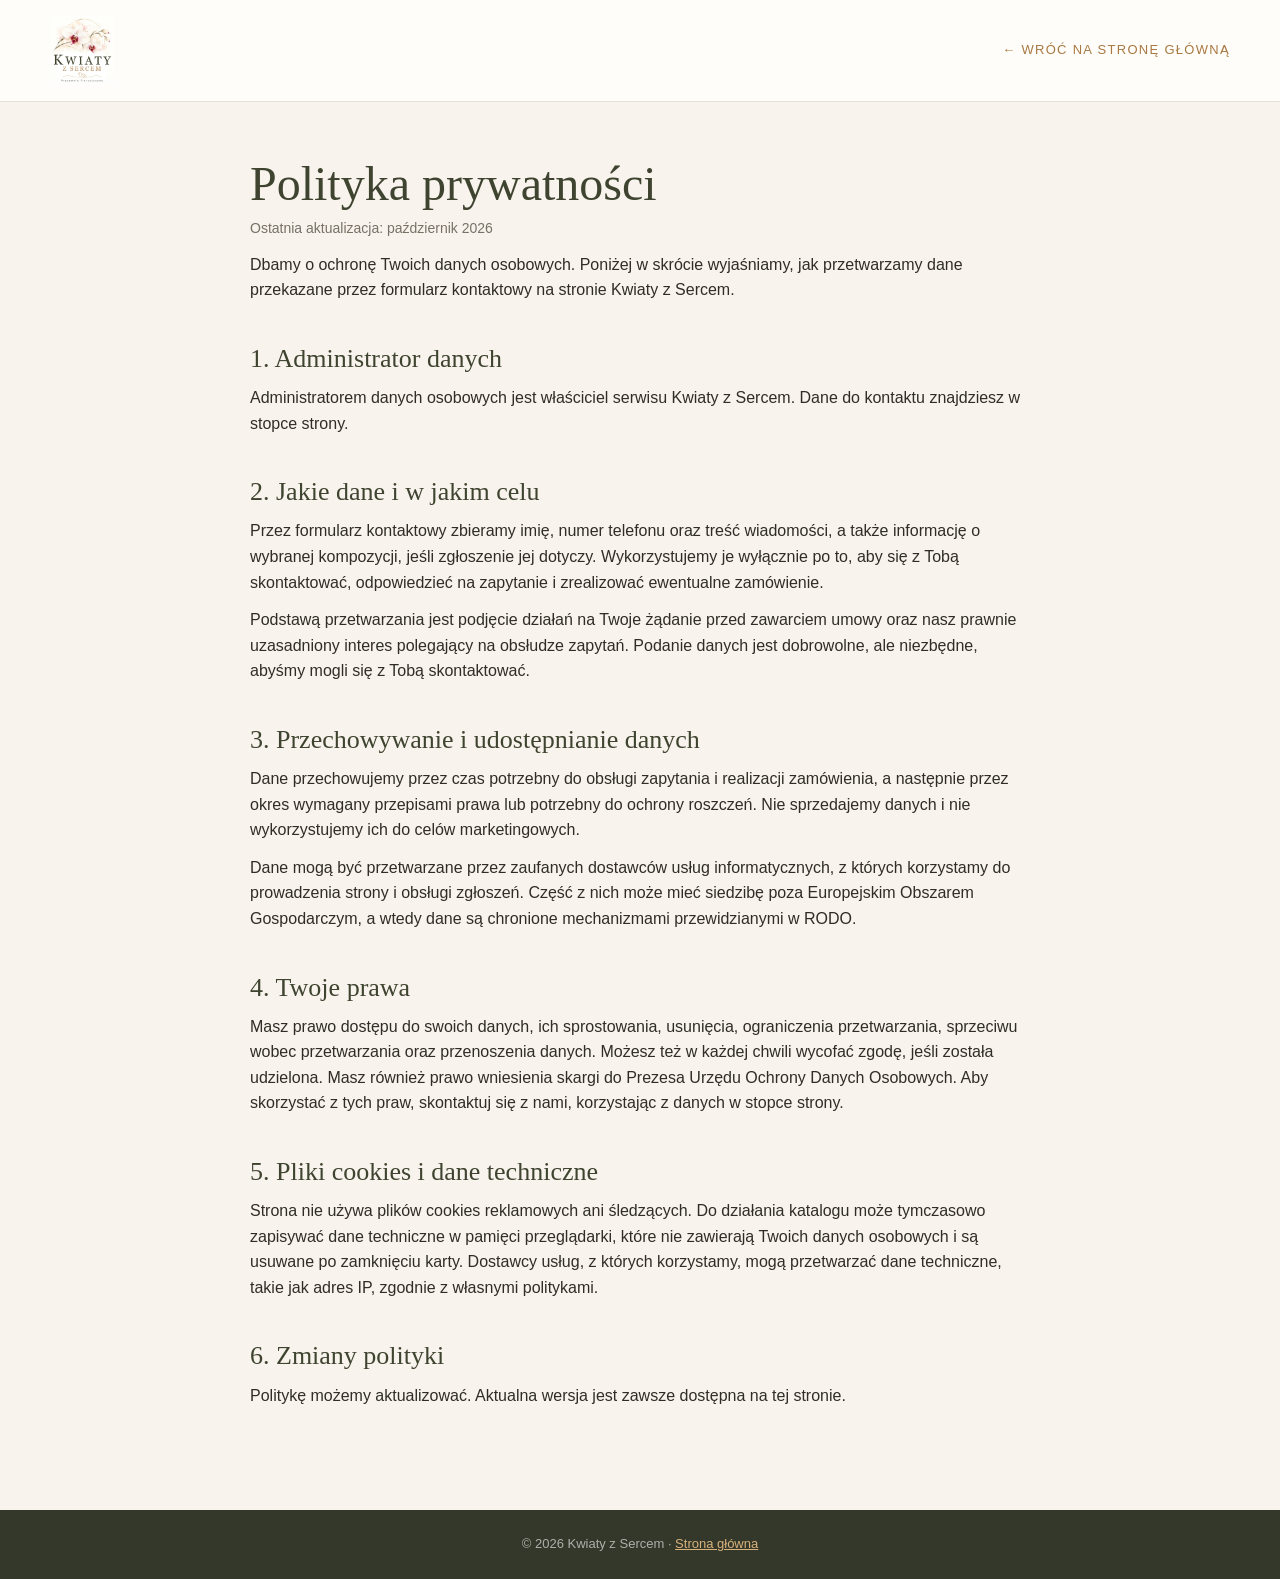
==== polityka-prywatnosci.html @ 701b732d "Polityka prywatności, uproszczony README - nowa strona polityka-prywatnosci.html (ogólna, 6 sekcji) " ====
<!DOCTYPE html>
<html lang="pl">
<head>
  <meta charset="UTF-8">
  <meta name="viewport" content="width=device-width, initial-scale=1.0">
  <title>Polityka prywatności | Kwiaty z Sercem</title>
  <meta name="description" content="Polityka prywatności serwisu Kwiaty z Sercem: jak przetwarzamy dane z formularza kontaktowego.">
  <meta name="theme-color" content="#f8f3ec">

  <link rel="icon" href="assets/icons/favicon.svg" type="image/svg+xml">
  <link rel="icon" href="assets/icons/favicon.ico" sizes="48x48">
  <link rel="apple-touch-icon" href="assets/icons/apple-touch-icon.png">
  <link rel="stylesheet" href="css/styles.css">
</head>
<body>
  <header class="legal-header">
    <div class="container legal-header__inner">
      <a href="./" aria-label="Kwiaty z Sercem - strona główna">
        <img class="legal-header__logo" src="assets/images/logo.webp" alt="Kwiaty z Sercem - Pracownia Florystyczna" width="400" height="429">
      </a>
      <a class="legal-header__back" href="./">← Wróć na stronę główną</a>
    </div>
  </header>

  <main class="container legal">
    <h1>Polityka prywatności</h1>
    <p class="legal__meta">Ostatnia aktualizacja: październik 2026</p>

    <p>Dbamy o ochronę Twoich danych osobowych. Poniżej w skrócie wyjaśniamy, jak przetwarzamy dane
      przekazane przez formularz kontaktowy na stronie Kwiaty z Sercem.</p>

    <h2>1. Administrator danych</h2>
    <p>Administratorem danych osobowych jest właściciel serwisu Kwiaty z Sercem.
      Dane do kontaktu znajdziesz w stopce strony.</p>

    <h2>2. Jakie dane i w jakim celu</h2>
    <p>Przez formularz kontaktowy zbieramy imię, numer telefonu oraz treść wiadomości, a także informację
      o wybranej kompozycji, jeśli zgłoszenie jej dotyczy. Wykorzystujemy je wyłącznie po to, aby się z Tobą skontaktować,
      odpowiedzieć na zapytanie i zrealizować ewentualne zamówienie.</p>
    <p>Podstawą przetwarzania jest podjęcie działań na Twoje żądanie przed zawarciem umowy oraz nasz prawnie uzasadniony
      interes polegający na obsłudze zapytań. Podanie danych jest dobrowolne, ale niezbędne, abyśmy mogli się z Tobą skontaktować.</p>

    <h2>3. Przechowywanie i udostępnianie danych</h2>
    <p>Dane przechowujemy przez czas potrzebny do obsługi zapytania i realizacji zamówienia, a następnie przez okres
      wymagany przepisami prawa lub potrzebny do ochrony roszczeń. Nie sprzedajemy danych i nie wykorzystujemy ich
      do celów marketingowych.</p>
    <p>Dane mogą być przetwarzane przez zaufanych dostawców usług informatycznych, z których korzystamy do prowadzenia
      strony i obsługi zgłoszeń. Część z nich może mieć siedzibę poza Europejskim Obszarem Gospodarczym,
      a wtedy dane są chronione mechanizmami przewidzianymi w RODO.</p>

    <h2>4. Twoje prawa</h2>
    <p>Masz prawo dostępu do swoich danych, ich sprostowania, usunięcia, ograniczenia przetwarzania, sprzeciwu wobec
      przetwarzania oraz przenoszenia danych. Możesz też w każdej chwili wycofać zgodę, jeśli została udzielona.
      Masz również prawo wniesienia skargi do Prezesa Urzędu Ochrony Danych Osobowych.
      Aby skorzystać z tych praw, skontaktuj się z nami, korzystając z danych w stopce strony.</p>

    <h2>5. Pliki cookies i dane techniczne</h2>
    <p>Strona nie używa plików cookies reklamowych ani śledzących. Do działania katalogu może tymczasowo zapisywać
      dane techniczne w pamięci przeglądarki, które nie zawierają Twoich danych osobowych i są usuwane po zamknięciu karty.
      Dostawcy usług, z których korzystamy, mogą przetwarzać dane techniczne, takie jak adres IP, zgodnie z własnymi politykami.</p>

    <h2>6. Zmiany polityki</h2>
    <p>Politykę możemy aktualizować. Aktualna wersja jest zawsze dostępna na tej stronie.</p>
  </main>

  <footer class="legal-footer">
    <div class="container">
      <p>© 2026 Kwiaty z Sercem · <a href="./">Strona główna</a></p>
    </div>
  </footer>
</body>
</html>
---- css/styles.css ----
/* ==========================================================================
   Kwiaty z Sercem - landing page
   Spis treści:
   1. Zmienne
   2. Reset i style bazowe
   3. Układ i narzędzia
   4. Przyciski
   5. Nagłówek i nawigacja
   6. Hero
   7. Pasek zalet
   8. Sekcje (wspólne)
   9. Oferta
   9a. Katalog (gotowe kompozycje z arkusza)
  10. O nas
  11. Jak zamówić
  12. Galeria
  13. CTA końcowe
  14. Stopka
  15. Okno zamówienia i formularz
  16. Responsywność
  17. Preferencje użytkownika
   ========================================================================== */

/* 1. Zmienne
   ========================================================================== */
:root {
  --color-cream: #f8f3ec;
  --color-cream-dark: #f1e9df;
  --color-paper: #fffdf9;
  --color-white: #fff;
  --color-logo-bg: #fdfdfb;
  --color-olive: #3f4430;
  --color-gold: #b88a52;
  --color-gold-dark: #a87943;
  --color-gold-light: #d9b27c;
  --color-gold-pale: #f0d5ae;
  --color-burgundy: #8c2349;
  --color-text: #302d27;
  --color-muted: #777166;
  --color-footer: #34382a;
  --color-menu: rgba(48, 48, 39, 0.96);
  --color-overlay: rgba(20, 20, 16, 0.62);
  --color-success: #2e7d4f;
  --color-success-bg: #eef7f1;
  --color-success-text: #1f5a37;
  --text-shadow-hero: 0 1px 3px rgba(20, 18, 12, 0.5), 0 2px 18px rgba(20, 18, 12, 0.45);
  --color-line: rgba(63, 68, 48, 0.15);

  --shadow-soft: 0 8px 25px rgba(55, 45, 35, 0.05);
  --shadow-card: 0 20px 55px rgba(62, 52, 39, 0.12);
  --shadow-modal: 0 30px 80px rgba(0, 0, 0, 0.25);

  --font-serif: Georgia, "Times New Roman", serif;
  --font-sans: Arial, Helvetica, sans-serif;

  --radius-card: 18px;
  --radius-field: 10px;
  --radius-pill: 999px;

  --container-width: 1180px;
  --container-gutter: 40px;
  --transition: 0.2s ease;
}

/* 2. Reset i style bazowe
   ========================================================================== */
*,
*::before,
*::after {
  box-sizing: border-box;
}

html {
  scroll-behavior: smooth;
  scroll-padding-top: 20px;
}

body {
  margin: 0;
  color: var(--color-text);
  background: var(--color-cream);
  font-family: var(--font-sans);
  line-height: 1.6;
}

body:has(dialog[open]) {
  overflow: hidden;
}

img {
  display: block;
  max-width: 100%;
}

a {
  color: inherit;
  text-decoration: none;
}

ul,
ol {
  margin: 0;
  padding: 0;
  list-style: none;
}

button,
input,
textarea {
  font: inherit;
}

h1,
h2,
h3 {
  font-family: var(--font-serif);
  font-weight: 400;
  line-height: 1.08;
}

h1 {
  margin: 0 0 25px;
  font-size: clamp(48px, 6vw, 78px);
  text-shadow: var(--text-shadow-hero);
}

h2 {
  margin: 0 0 15px;
  color: var(--color-olive);
  font-size: clamp(38px, 4vw, 54px);
}

:focus-visible {
  outline: 2px solid var(--color-gold);
  outline-offset: 3px;
}

/* 3. Układ i narzędzia
   ========================================================================== */
.container {
  width: min(var(--container-width), calc(100% - var(--container-gutter)));
  margin-inline: auto;
}

.section {
  padding: 105px 0;
}

.skip-link {
  position: absolute;
  z-index: 200;
  top: 0;
  left: 20px;
  padding: 10px 16px;
  border-radius: 0 0 var(--radius-field) var(--radius-field);
  background: var(--color-white);
  color: var(--color-olive);
  transform: translateY(-100%);
}

.skip-link:focus {
  transform: none;
}

/* 4. Przyciski
   ========================================================================== */
.btn {
  display: inline-flex;
  align-items: center;
  justify-content: center;
  gap: 10px;
  padding: 14px 24px;
  border: 0;
  border-radius: var(--radius-pill);
  font-size: 12px;
  font-weight: 600;
  letter-spacing: 0.12em;
  text-transform: uppercase;
  cursor: pointer;
  transition: background-color var(--transition), transform var(--transition);
}

.btn--gold {
  background: var(--color-gold);
  color: var(--color-white);
}

.btn--gold:hover {
  background: var(--color-gold-dark);
  transform: translateY(-1px);
}

.btn--outline {
  border: 1px solid var(--color-gold);
  background: transparent;
  color: var(--color-gold);
}

.btn--block {
  width: 100%;
}

/* 5. Nagłówek i nawigacja
   ========================================================================== */
.site-header {
  position: absolute;
  z-index: 10;
  top: 0;
  right: 0;
  left: 0;
  color: var(--color-white);
}

.nav {
  display: flex;
  align-items: center;
  justify-content: space-between;
  gap: 30px;
  height: 92px;
}

.brand {
  align-self: flex-start;
  width: 172px;
  padding: 16px 10px 8px;
  border-radius: 0 0 14px 14px;
  background: var(--color-logo-bg);
  box-shadow: 0 8px 25px rgba(0, 0, 0, 0.08);
}

.brand img {
  width: 100%;
  height: auto;
}

.nav__links {
  display: flex;
  gap: 32px;
  font-size: 14px;
  font-weight: 600;
  letter-spacing: 0.12em;
  text-transform: uppercase;
  text-shadow: var(--text-shadow-hero);
}

.nav__links a {
  opacity: 1;
  transition: color var(--transition), opacity var(--transition);
}

.nav__links a:hover {
  color: var(--color-gold-pale);
  opacity: 1;
}

/* Przycisk kontaktu w menu mobilnym (na desktopie jest osobny przycisk CTA obok linków). */
.nav__cta-mobile {
  display: none;
}

.nav__toggle {
  display: none;
  padding: 0;
  border: 0;
  background: none;
  color: var(--color-white);
  font-size: 27px;
  cursor: pointer;
}

.nav__toggle::before {
  content: "\2630";
}

.nav__toggle[aria-expanded="true"]::before {
  content: "\2715";
}

/* 6. Hero
   ========================================================================== */
.hero {
  position: relative;
  display: flex;
  align-items: center;
  min-height: 730px;
  overflow: hidden;
  background:
    linear-gradient(180deg, rgba(38, 35, 28, 0.55) 0, rgba(38, 35, 28, 0) 190px),
    var(--hero-overlay),
    var(--hero-image) center / cover no-repeat;
  color: var(--color-white);
  --hero-image: url("../assets/images/hero-1600.webp");
  --hero-overlay: linear-gradient(
    90deg,
    rgba(38, 35, 28, 0.7) 0%,
    rgba(38, 35, 28, 0.55) 35%,
    rgba(38, 35, 28, 0.28) 58%,
    rgba(38, 35, 28, 0.05) 80%
  );
}

.hero::after {
  content: "";
  position: absolute;
  inset: auto 0 0;
  height: 110px;
  background: linear-gradient(transparent, var(--color-cream));
}

.hero__content {
  position: relative;
  z-index: 2;
  max-width: 610px;
  padding-top: 85px;
}

.hero__eyebrow {
  margin: 0 0 18px;
  color: var(--color-gold-pale);
  font-size: 13px;
  font-weight: 700;
  letter-spacing: 0.3em;
  text-transform: uppercase;
  text-shadow: var(--text-shadow-hero);
}

.hero__copy {
  max-width: 510px;
  margin: 0 0 32px;
  color: var(--color-white);
  font-size: 18px;
  text-shadow: var(--text-shadow-hero);
}

.hero__note {
  margin: 20px 0 0;
  font-size: 12px;
  font-weight: 600;
  letter-spacing: 0.14em;
  text-transform: uppercase;
  text-shadow: var(--text-shadow-hero);
}

/* 7. Pasek zalet
   ========================================================================== */
.trust {
  position: relative;
  z-index: 3;
  margin-top: -38px;
}

.trust__list {
  display: grid;
  grid-template-columns: repeat(4, 1fr);
  overflow: hidden;
  border-radius: var(--radius-card);
  background: rgba(255, 253, 249, 0.96);
  box-shadow: var(--shadow-card);
}

.trust__item {
  padding: 25px 20px;
  border-right: 1px solid var(--color-line);
  text-align: center;
}

.trust__item:last-child {
  border-right: 0;
}

.trust__icon {
  margin-bottom: 6px;
  color: var(--color-gold);
  font-size: 24px;
}

.trust__label {
  display: block;
  color: var(--color-olive);
  font-size: 11px;
  font-weight: 700;
  letter-spacing: 0.14em;
  text-transform: uppercase;
}

/* 8. Sekcje (wspólne)
   ========================================================================== */
.section-head {
  max-width: 760px;
  margin: 0 auto 52px;
  text-align: center;
}

.section-head p {
  margin: 0;
  color: var(--color-muted);
}

.section-kicker {
  margin: 0 0 12px;
  color: var(--color-gold);
  font-size: 11px;
  letter-spacing: 0.3em;
  text-transform: uppercase;
}

/* 9. Oferta
   ========================================================================== */
.offers {
  background: var(--color-paper);
}

.offers__grid {
  display: grid;
  grid-template-columns: repeat(3, 1fr);
  gap: 22px;
}

.card {
  overflow: hidden;
  border: 1px solid var(--color-line);
  border-radius: var(--radius-card);
  background: var(--color-white);
  box-shadow: var(--shadow-soft);
  transition: transform 0.25s ease, box-shadow 0.25s ease;
}

.card:hover {
  box-shadow: var(--shadow-card);
  transform: translateY(-5px);
}

.card__image {
  width: 100%;
  height: 320px;
  object-fit: cover;
}

.card__body {
  padding: 24px;
}

.card__title {
  margin: 0 0 9px;
  color: var(--color-olive);
  font-size: 28px;
}

.card__text {
  margin: 0 0 18px;
  color: var(--color-muted);
  font-size: 14px;
}

.offers .card__text:last-child {
  margin-bottom: 0;
}

.offers__cta {
  margin-top: 44px;
  text-align: center;
}

.card__link {
  padding: 0;
  border: 0;
  background: none;
  color: var(--color-gold);
  font-size: 12px;
  font-weight: 700;
  letter-spacing: 0.15em;
  text-transform: uppercase;
  cursor: pointer;
}

/* 9a. Katalog (gotowe kompozycje z arkusza)
   ========================================================================== */
.catalog {
  background: var(--color-cream);
}

.catalog__filters {
  display: flex;
  flex-direction: column;
  align-items: center;
  gap: 24px;
  max-width: 900px;
  margin: 0 auto 22px;
}

.catalog__group {
  display: flex;
  flex-direction: column;
  align-items: center;
  gap: 10px;
}

/* Reguły z display przesłaniają atrybut hidden, więc ukrywamy je jawnie. */
.catalog__filters[hidden],
.catalog__group[hidden] {
  display: none;
}

.catalog__label {
  color: var(--color-olive);
  font-size: 11px;
  font-weight: 700;
  letter-spacing: 0.14em;
  text-transform: uppercase;
}

.catalog__label output {
  color: var(--color-gold-dark);
}

.catalog__chips {
  display: flex;
  flex-wrap: wrap;
  justify-content: center;
  gap: 8px;
}

.chip {
  padding: 9px 16px;
  border: 1px solid var(--color-line);
  border-radius: var(--radius-pill);
  background: var(--color-white);
  color: var(--color-olive);
  font-size: 12px;
  letter-spacing: 0.08em;
  text-transform: uppercase;
  cursor: pointer;
  transition: background-color var(--transition), border-color var(--transition), color var(--transition);
}

.chip:hover {
  border-color: var(--color-gold);
}

.chip[aria-pressed="true"] {
  border-color: var(--color-olive);
  background: var(--color-olive);
  color: var(--color-white);
}

.catalog__range {
  width: 240px;
  accent-color: var(--color-gold);
}

.catalog__reset {
  padding: 0 0 2px;
  border: 0;
  background: none;
  color: var(--color-gold-dark);
  font-size: 12px;
  letter-spacing: 0.1em;
  text-decoration: underline;
  text-transform: uppercase;
  cursor: pointer;
}

.catalog__reset:disabled {
  opacity: 0.45;
  text-decoration: none;
  cursor: default;
}

/* Licznik i "Wyczyść filtry" w jednej linii, wyśrodkowane. Przycisk jest widoczny cały czas
   (przygaszony i nieaktywny, gdy nie ma filtrów), więc nic się nie przesuwa przy zmianie filtrów. */
.catalog__summary {
  display: flex;
  align-items: baseline;
  justify-content: center;
  gap: 14px;
  min-height: 2em;
  margin: 0 0 24px;
}

.catalog__summary[hidden] {
  display: none;
}

.catalog__count {
  min-width: 200px;                  /* stała szerokość: zmiana tekstu ("1 kompozycja" / "9 kompozycji") nie przesuwa przycisku */
  margin: 0;
  color: var(--color-muted);
  font-size: 14px;
  text-align: center;
}

/* Flex zamiast siatki: niepełny rząd (np. 2 karty po filtrowaniu) jest wyśrodkowany. */
.catalog__grid {
  display: flex;
  flex-wrap: wrap;
  justify-content: center;
  gap: 22px;
}

.catalog__grid > .product {
  flex: 0 1 calc((100% - 44px) / 3);
  min-width: 0;
}

.catalog__message {
  padding: 40px 20px;
  border: 1px dashed var(--color-line);
  border-radius: var(--radius-card);
  color: var(--color-muted);
  text-align: center;
}

.catalog__message-text {
  margin: 0 0 18px;
}

.product {
  display: flex;
  flex-direction: column;
}

.product__media {
  position: relative;
}

.product__zoom {
  display: block;
  width: 100%;
  padding: 0;
  border: 0;
  background: none;
  cursor: zoom-in;
}

/* Ikona lupy w rogu zdjęcia (pojawia się po najechaniu lub fokusie). */
.product__zoom::after {
  content: "⤢";
  position: absolute;
  right: 14px;
  bottom: 14px;
  display: grid;
  place-items: center;
  width: 34px;
  height: 34px;
  border-radius: 50%;
  background: rgba(255, 253, 249, 0.92);
  color: var(--color-olive);
  font-size: 18px;
  opacity: 0;
  transition: opacity var(--transition);
}

.product__zoom:hover::after,
.product__zoom:focus-visible::after {
  opacity: 1;
}

.product__occasion,
.product__ribbon {
  pointer-events: none;                  /* klik w znaczek otwiera zdjęcie */
}

.product__image {
  width: 100%;
  height: auto;
  aspect-ratio: 4 / 3;
  object-fit: cover;
}

.product__occasion {
  position: absolute;
  bottom: 14px;
  left: 14px;
  padding: 6px 12px;
  border-radius: var(--radius-pill);
  background: rgba(255, 253, 249, 0.92);
  color: var(--color-olive);
  font-size: 11px;
  letter-spacing: 0.12em;
  text-transform: uppercase;
}

.product__ribbon {
  position: absolute;
  top: 14px;
  left: 14px;
  padding: 6px 14px;
  border-radius: var(--radius-pill);
  background: var(--color-gold);
  box-shadow: 0 6px 16px rgba(120, 84, 38, 0.35);
  color: var(--color-white);
  font-size: 11px;
  font-weight: 700;
  letter-spacing: 0.14em;
  text-transform: uppercase;
}

.product__body {
  display: flex;
  flex: 1;
  flex-direction: column;
  padding: 24px;
}

.product__title {
  margin: 0 0 9px;
  color: var(--color-olive);
  font-size: 26px;
}

.product__text {
  display: -webkit-box;
  margin: 0 0 18px;
  overflow: hidden;
  color: var(--color-muted);
  font-size: 14px;
  -webkit-line-clamp: 4;
  -webkit-box-orient: vertical;
}

.product__footer {
  display: flex;
  align-items: center;
  justify-content: space-between;
  gap: 12px;
  margin-top: auto;
  padding-top: 16px;
  border-top: 1px solid var(--color-line);
}

.product__price {
  color: var(--color-olive);
  font-family: var(--font-serif);
  font-size: 24px;
}

/* Wyróżnione: złota ramka, ciepłe tło, wstążka "Polecane", cena w kolorze bordo. */
.product--featured {
  border: 2px solid var(--color-gold);
  background: linear-gradient(180deg, #fff8ea, var(--color-white) 55%);
  box-shadow: 0 16px 44px rgba(184, 138, 82, 0.28);
}

.product--featured .product__price {
  color: var(--color-burgundy);
}

.product--skeleton {
  min-height: 430px;
  border: 0;
  background: linear-gradient(90deg, #f3ece2 25%, #fbf7f1 50%, #f3ece2 75%);
  background-size: 200% 100%;
  box-shadow: none;
  animation: skeleton-shimmer 1.4s linear infinite;
}

@keyframes skeleton-shimmer {
  to {
    background-position: -200% 0;
  }
}

/* 10. O nas
   ========================================================================== */
.story {
  display: grid;
  grid-template-columns: 1.05fr 0.95fr;
  min-height: 560px;
  padding: 0;
  background: var(--color-cream-dark);
}

.story__image {
  min-height: 560px;
  background: url("../assets/images/story.webp") center / cover;
}

.story__copy {
  display: flex;
  flex-direction: column;
  justify-content: center;
  padding: 90px max(40px, 7vw);
}

.story__title {
  font-size: 50px;
}

.story__text {
  max-width: 500px;
  margin: 0 0 1em;
  color: var(--color-muted);
}

.story__divider {
  width: 90px;
  height: 1px;
  margin: 20px 0;
  border: 0;
  background: var(--color-gold);
}

/* 11. Jak zamówić
   ========================================================================== */
.process {
  background: var(--color-paper);
}

.steps {
  display: grid;
  grid-template-columns: repeat(4, 1fr);
  gap: 20px;
}

.step {
  padding: 15px;
  text-align: center;
}

.step__number {
  display: grid;
  place-items: center;
  width: 54px;
  height: 54px;
  margin: 0 auto 18px;
  border: 1px solid var(--color-gold);
  border-radius: 50%;
  color: var(--color-gold);
  font-family: var(--font-serif);
  font-size: 20px;
}

.step__title {
  margin: 0 0 8px;
  color: var(--color-olive);
  font-size: 25px;
}

.step__text {
  margin: 0;
  color: var(--color-muted);
  font-size: 14px;
}

.process__cta {
  margin-top: 44px;
  text-align: center;
}

/* 12. Galeria
   ========================================================================== */
.gallery {
  background: var(--color-cream);
}

.gallery__rows {
  display: grid;
  gap: 80px;
}

.gallery__row {
  display: grid;
  grid-template-columns: 1fr 1fr;
  align-items: center;
  gap: clamp(32px, 6vw, 80px);
}

.gallery__row--reverse .gallery__media {
  order: 2;
}

.gallery__media {
  margin: 0;
  overflow: hidden;
  border-radius: var(--radius-card);
  box-shadow: var(--shadow-soft);
}

.gallery__media img {
  width: 100%;
  height: auto;
  aspect-ratio: 3 / 2;
  object-fit: cover;
}

.gallery__title {
  margin: 0 0 15px;
  color: var(--color-olive);
  font-size: clamp(30px, 3vw, 40px);
}

.gallery__text {
  max-width: 480px;
  margin: 0;
  color: var(--color-muted);
}

/* 13. CTA końcowe
   ========================================================================== */
.final-cta {
  position: relative;
  overflow: hidden;
  background:
    linear-gradient(90deg, rgba(46, 44, 35, 0.78), rgba(46, 44, 35, 0.35)),
    url("../assets/images/cta.webp") center / cover;
  color: var(--color-white);
}

.final-cta .container {
  display: flex;
  align-items: center;
  min-height: 430px;
}

.final-cta__copy {
  max-width: 600px;
}

.final-cta__title {
  color: var(--color-white);
  font-size: 54px;
}

.final-cta__text {
  margin: 0 0 28px;
  color: rgba(255, 255, 255, 0.85);
  font-size: 17px;
}

/* 14. Stopka
   ========================================================================== */
.site-footer {
  padding: 55px 0 25px;
  background: var(--color-footer);
  color: #f4eee5;
}

.site-footer p,
.site-footer a {
  color: rgba(255, 255, 255, 0.7);
  font-size: 13px;
}

.site-footer p {
  margin: 0 0 1em;
}

.site-footer a:hover {
  color: var(--color-white);
}

.footer__grid {
  display: grid;
  grid-template-columns: 1.5fr 1fr 1fr 1fr;
  gap: 35px;
}

.footer__logo {
  width: 120px;
  height: 120px;
  margin-bottom: 14px;
}

.footer__title {
  margin: 0 0 1em;
  color: var(--color-gold-light);
  font-family: var(--font-sans);
  font-size: 11px;
  font-weight: 700;
  letter-spacing: 0.15em;
  text-transform: uppercase;
}

.footer__copyright {
  margin-top: 35px;
  padding-top: 18px;
  border-top: 1px solid rgba(255, 255, 255, 0.12);
}

.site-footer .footer__copyright a {
  font-size: inherit;
  text-decoration: underline;
}

.site-footer .footer__copyright p {
  margin: 0;
  color: rgba(255, 255, 255, 0.45);
  font-size: 11px;
}

/* 15. Okno zamówienia i formularz
   ========================================================================== */
.modal {
  width: min(560px, calc(100% - 40px));
  max-height: calc(100% - 40px);
  padding: 35px;
  overflow-y: auto;
  border: 0;
  border-radius: 20px;
  background: var(--color-paper);
  color: var(--color-text);
  box-shadow: var(--shadow-modal);
}

.modal::backdrop {
  background: var(--color-overlay);
}

.modal__close {
  position: absolute;
  top: 14px;
  right: 18px;
  padding: 0;
  border: 0;
  background: none;
  color: var(--color-muted);
  font-size: 27px;
  line-height: 1;
  cursor: pointer;
}

.modal__title {
  margin: 0 0 5px;
  color: var(--color-olive);
  font-size: 34px;
}

.modal__text {
  color: var(--color-muted);
  font-size: 14px;
}

.modal__product {
  margin: 0 0 4px;
  padding: 10px 14px;
  border-radius: var(--radius-field);
  background: var(--color-cream);
  color: var(--color-olive);
  font-size: 14px;
}

.modal__product-id {
  color: var(--color-muted);
  font-size: 12px;
  white-space: nowrap;
}

.form__grid {
  display: grid;
  grid-template-columns: 1fr 1fr;
  gap: 14px;
}

.field {
  margin-top: 14px;
}

.field--full {
  grid-column: 1 / -1;
}

.field__label {
  display: block;
  margin-bottom: 6px;
  color: var(--color-olive);
  font-size: 11px;
  letter-spacing: 0.1em;
  text-transform: uppercase;
}

.field__control {
  width: 100%;
  padding: 12px;
  border: 1px solid var(--color-line);
  border-radius: var(--radius-field);
  background: var(--color-white);
  color: var(--color-text);
}

.field__control:focus {
  border-color: var(--color-gold);
  outline: 0;
  box-shadow: 0 0 0 3px rgba(184, 138, 82, 0.25);
}

textarea.field__control {
  min-height: 90px;
  resize: vertical;
}

.consent a {
  color: var(--color-gold-dark);
  text-decoration: underline;
}

.field--trap {
  position: absolute;
  left: -9999px;
  width: 1px;
  height: 1px;
  overflow: hidden;
}

.consent {
  display: flex;
  align-items: flex-start;
  gap: 10px;
  color: var(--color-muted);
  font-size: 13px;
  line-height: 1.5;
  cursor: pointer;
}

.consent input {
  flex: none;
  margin: 3px 0 0;
  accent-color: var(--color-gold);
}

.form__error {
  margin: 16px 0 0;
  color: #9b2c2c;
  font-size: 14px;
}

.btn:disabled {
  opacity: 0.65;
  cursor: wait;
  transform: none;
}

.form .btn {
  margin-top: 20px;
}

.form__success {
  display: flex;
  align-items: center;
  gap: 14px;
  margin: 20px 0 0;
  padding: 18px;
  border: 1px solid var(--color-success);
  border-radius: var(--radius-field);
  background: var(--color-success-bg);
  color: var(--color-success-text);
  font-size: 15px;
  font-weight: 600;
}

.form__success[hidden] {
  display: none;
}

.form__success-icon {
  flex: none;
  color: var(--color-success);
  animation: success-pop 0.4s ease-out;
}

@keyframes success-pop {
  from {
    opacity: 0;
    transform: scale(0.5);
  }
  to {
    opacity: 1;
    transform: scale(1);
  }
}

/* 15a. Powiększone zdjęcie kompozycji (okno)
   ========================================================================== */
.lightbox {
  width: fit-content;
  max-width: min(94vw, 1040px);
  max-height: 94vh;
  padding: 0;
  overflow: hidden;
  border: 0;
  border-radius: var(--radius-card);
  background: var(--color-paper);
  color: var(--color-text);
  box-shadow: var(--shadow-modal);
}

.lightbox::backdrop {
  background: rgba(20, 20, 16, 0.78);
}

.lightbox__image {
  display: block;
  width: auto;
  height: auto;
  max-width: 100%;
  max-height: 80vh;                      /* auto + max: obraz nigdy nie jest powiększany ponad swój rozmiar */
  margin: 0 auto;
}

.lightbox__caption {
  margin: 0;
  padding: 16px 24px 20px;
  color: var(--color-olive);
  font-family: var(--font-serif);
  font-size: 22px;
  text-align: center;
}

.lightbox__close {
  position: absolute;
  top: 12px;
  right: 12px;
  display: grid;
  place-items: center;
  width: 38px;
  height: 38px;
  padding: 0;
  border: 0;
  border-radius: 50%;
  background: rgba(255, 253, 249, 0.92);
  color: var(--color-olive);
  font-size: 26px;
  line-height: 1;
  cursor: pointer;
}

/* 15b. Strona polityki prywatności
   ========================================================================== */
.legal-header {
  padding: 16px 0;
  border-bottom: 1px solid var(--color-line);
  background: var(--color-paper);
}

.legal-header__inner {
  display: flex;
  align-items: center;
  justify-content: space-between;
  gap: 20px;
}

.legal-header__logo {
  display: block;
  width: 64px;
  height: auto;
}

.legal-header__back {
  color: var(--color-gold-dark);
  font-size: 13px;
  letter-spacing: 0.1em;
  text-transform: uppercase;
}

.legal {
  max-width: 780px;
  padding: 56px 0 90px;
}

.legal h1 {
  margin: 0 0 8px;
  color: var(--color-olive);
  font-size: clamp(34px, 4.5vw, 48px);
  text-shadow: none;                     /* globalny cień nagłówka h1 jest przeznaczony dla hero */
}

.legal__meta {
  margin: 0 0 36px;
  color: var(--color-muted);
  font-size: 14px;
}

.legal h2 {
  margin: 42px 0 12px;
  color: var(--color-olive);
  font-size: 26px;
}

.legal p,
.legal li {
  margin: 0 0 12px;
}

.legal ul {
  margin: 0 0 14px;
  padding-left: 22px;
  list-style: disc;
}

.legal a {
  color: var(--color-gold-dark);
  text-decoration: underline;
}

.legal-footer {
  padding: 24px 0;
  background: var(--color-footer);
  color: rgba(255, 255, 255, 0.6);
  font-size: 13px;
  text-align: center;
}

.legal-footer p {
  margin: 0;
}

.legal-footer a {
  color: var(--color-gold-light);
  text-decoration: underline;
}

/* 16. Responsywność
   ========================================================================== */
@media (min-width: 1201px) {
  .hero {
    --hero-image: url("../assets/images/hero-2400.webp");
  }
}

@media (max-width: 1000px) {
  .catalog__grid > .product {
    flex-basis: calc((100% - 22px) / 2);
  }
}

@media (max-width: 640px) {
  .catalog__grid > .product {
    flex-basis: 100%;
  }

  .catalog__range {
    width: min(280px, 80vw);
  }
}

@media (max-width: 850px) {
  .nav__toggle {
    display: block;
  }

  .nav > .btn {
    display: none;
  }

  .nav__links {
    display: none;
  }

  .nav.is-open .nav__cta-mobile {
    display: block;
  }

  .nav__cta-mobile .btn {
    width: 100%;
  }

  .nav.is-open .nav__links {
    position: absolute;
    top: 80px;
    right: 20px;
    left: 20px;
    display: flex;
    flex-direction: column;
    gap: 18px;
    padding: 20px;
    border-radius: 14px;
    background: var(--color-menu);
  }

  .hero {
    --hero-overlay: linear-gradient(rgba(38, 35, 28, 0.42), rgba(38, 35, 28, 0.42));
    min-height: 720px;
    background-position: 65% center;
  }

  .hero__content {
    padding-top: 120px;
  }

  .trust__list {
    grid-template-columns: repeat(2, 1fr);
  }

  .trust__item:nth-child(2) {
    border-right: 0;
  }

  .trust__item:nth-child(-n + 2) {
    border-bottom: 1px solid var(--color-line);
  }

  .offers__grid,
  .story {
    grid-template-columns: 1fr;
  }

  .story__image {
    min-height: 400px;
  }

  .steps,
  .footer__grid {
    grid-template-columns: 1fr 1fr;
  }

  .gallery__rows {
    gap: 56px;
  }

  .gallery__row {
    grid-template-columns: 1fr;
    gap: 28px;
  }

  .gallery__row--reverse .gallery__media {
    order: 0;
  }
}

@media (max-width: 520px) {
  .container {
    width: min(var(--container-width), calc(100% - 28px));
  }

  .section {
    padding: 75px 0;
  }

  .nav {
    height: 78px;
  }

  .brand {
    width: 140px;
    padding: 12px 8px 6px;
  }

  .hero {
    min-height: 680px;
  }

  h1 {
    font-size: 46px;
  }

  .hero__copy {
    font-size: 16px;
  }

  .trust__item {
    padding: 18px 10px;
  }

  .steps,
  .footer__grid,
  .form__grid {
    grid-template-columns: 1fr;
  }

  .field--full {
    grid-column: auto;
  }

  .story__copy {
    padding: 65px 25px;
  }

  .modal {
    padding: 28px 22px;
  }
}

/* 17. Preferencje użytkownika
   ========================================================================== */
@media (prefers-reduced-motion: reduce) {
  html {
    scroll-behavior: auto;
  }

  *,
  *::before,
  *::after {
    animation-duration: 0.01ms !important;
    transition-duration: 0.01ms !important;
  }
}
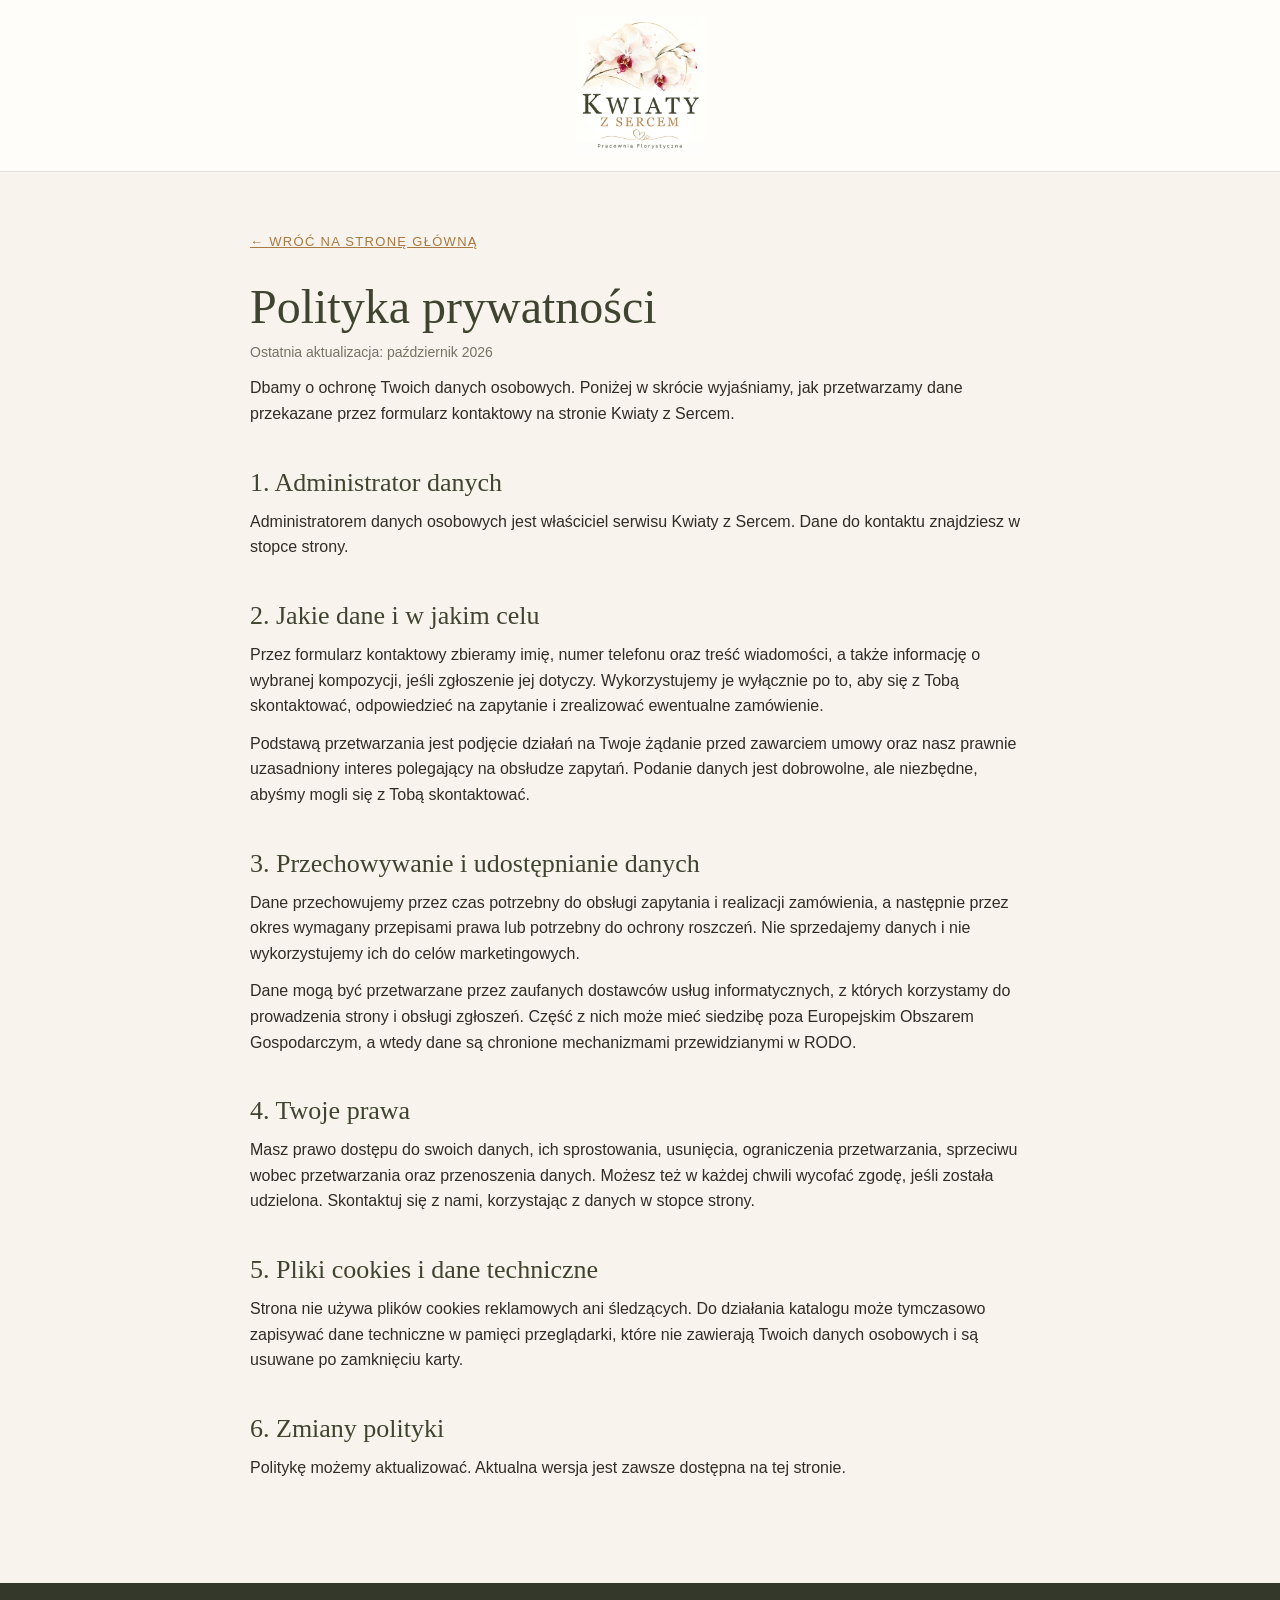
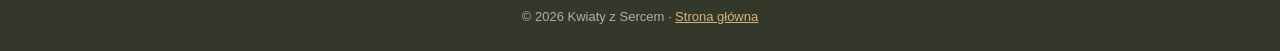
==== commit 43304a18: "Polityka prywatności: skrócona treść i nowy układ nagłówka - usunięte zdania o skardze do organu nad" ====
--- a/polityka-prywatnosci.html
+++ b/polityka-prywatnosci.html
@@ -18,11 +18,11 @@
       <a href="./" aria-label="Kwiaty z Sercem - strona główna">
         <img class="legal-header__logo" src="assets/images/logo.webp" alt="Kwiaty z Sercem - Pracownia Florystyczna" width="400" height="429">
       </a>
-      <a class="legal-header__back" href="./">← Wróć na stronę główną</a>
     </div>
   </header>
 
   <main class="container legal">
+    <a class="legal__back" href="./">← Wróć na stronę główną</a>
     <h1>Polityka prywatności</h1>
     <p class="legal__meta">Ostatnia aktualizacja: październik 2026</p>
 
@@ -51,13 +51,11 @@
     <h2>4. Twoje prawa</h2>
     <p>Masz prawo dostępu do swoich danych, ich sprostowania, usunięcia, ograniczenia przetwarzania, sprzeciwu wobec
       przetwarzania oraz przenoszenia danych. Możesz też w każdej chwili wycofać zgodę, jeśli została udzielona.
-      Masz również prawo wniesienia skargi do Prezesa Urzędu Ochrony Danych Osobowych.
-      Aby skorzystać z tych praw, skontaktuj się z nami, korzystając z danych w stopce strony.</p>
+      Skontaktuj się z nami, korzystając z danych w stopce strony.</p>
 
     <h2>5. Pliki cookies i dane techniczne</h2>
     <p>Strona nie używa plików cookies reklamowych ani śledzących. Do działania katalogu może tymczasowo zapisywać
-      dane techniczne w pamięci przeglądarki, które nie zawierają Twoich danych osobowych i są usuwane po zamknięciu karty.
-      Dostawcy usług, z których korzystamy, mogą przetwarzać dane techniczne, takie jak adres IP, zgodnie z własnymi politykami.</p>
+      dane techniczne w pamięci przeglądarki, które nie zawierają Twoich danych osobowych i są usuwane po zamknięciu karty.</p>
 
     <h2>6. Zmiany polityki</h2>
     <p>Politykę możemy aktualizować. Aktualna wersja jest zawsze dostępna na tej stronie.</p>
--- a/css/styles.css
+++ b/css/styles.css
@@ -1234,21 +1234,27 @@
 .legal-header__inner {
   display: flex;
   align-items: center;
-  justify-content: space-between;
-  gap: 20px;
+  justify-content: center;
 }
 
 .legal-header__logo {
   display: block;
-  width: 64px;
+  width: 130px;
   height: auto;
 }
 
-.legal-header__back {
+.legal__back {
+  display: inline-block;
+  margin-bottom: 28px;
   color: var(--color-gold-dark);
   font-size: 13px;
   letter-spacing: 0.1em;
+  text-decoration: none;
   text-transform: uppercase;
+}
+
+.legal__back:hover {
+  text-decoration: underline;
 }
 
 .legal {
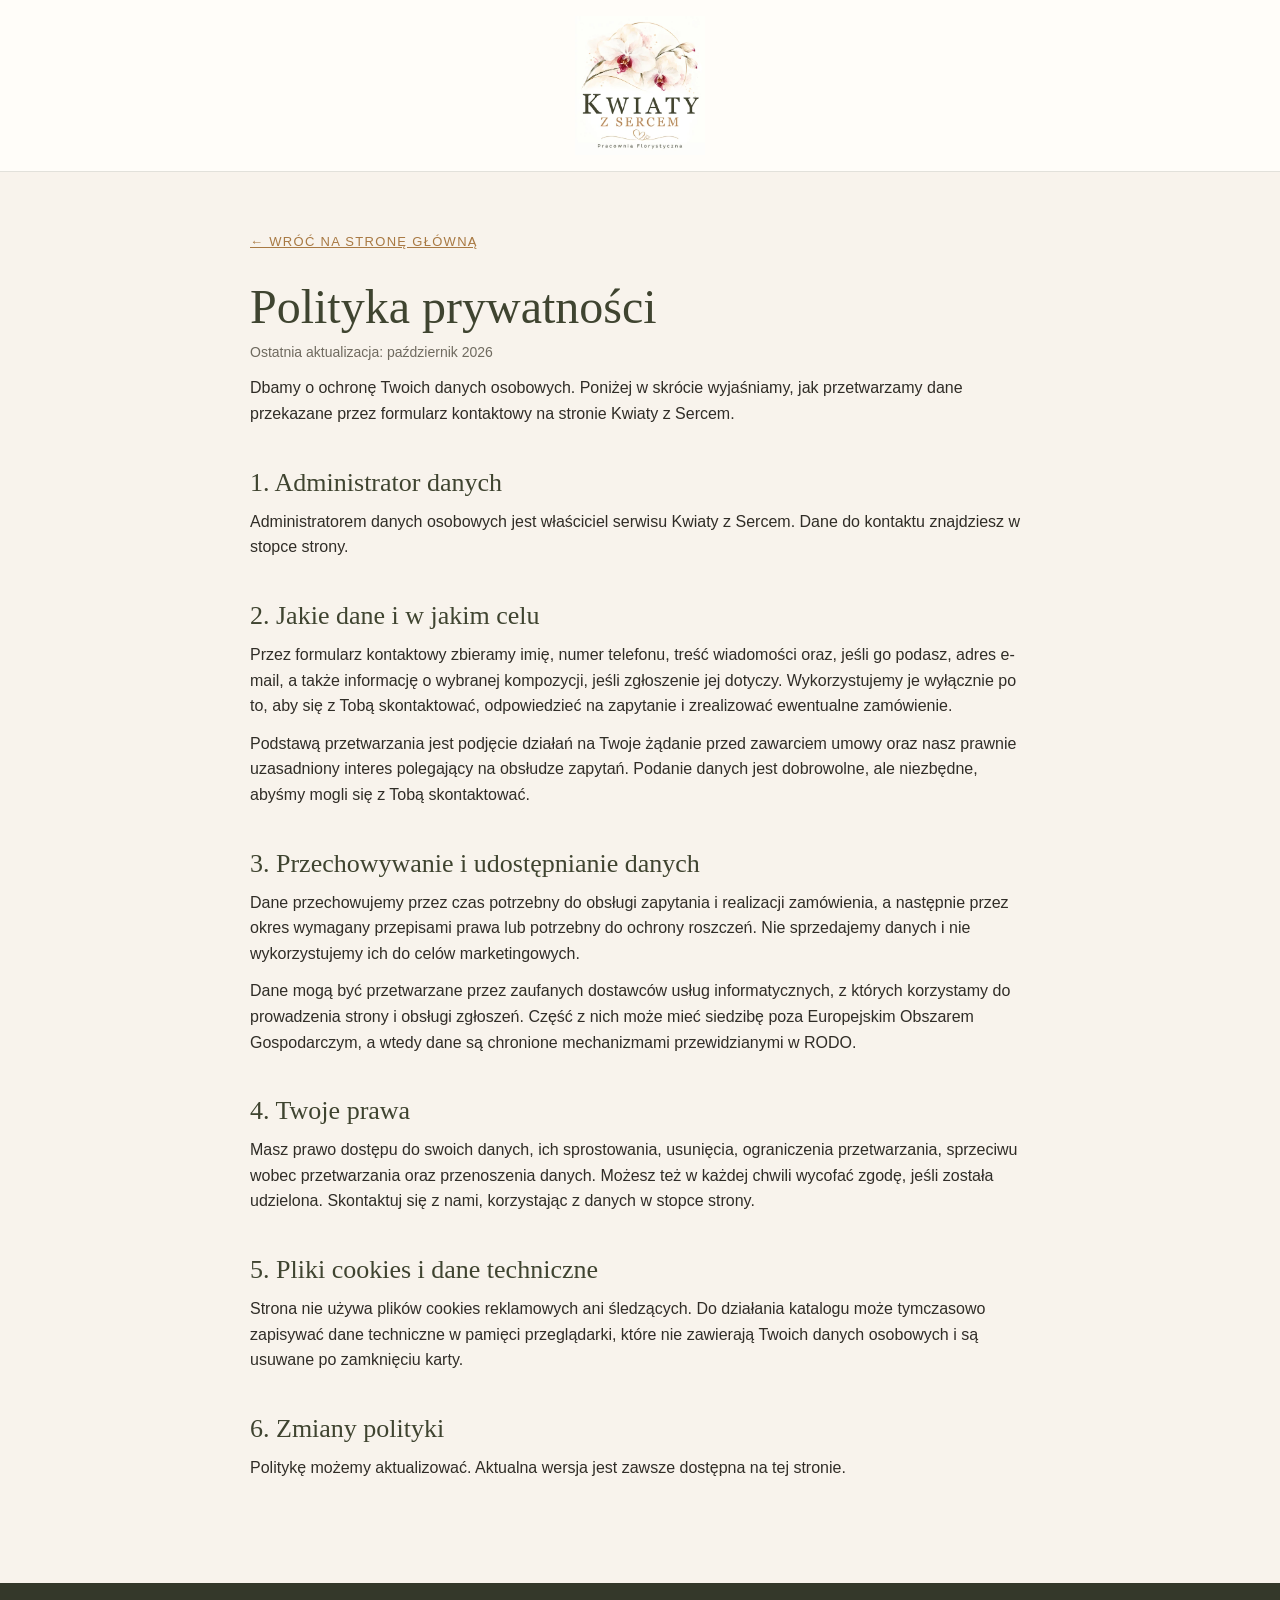
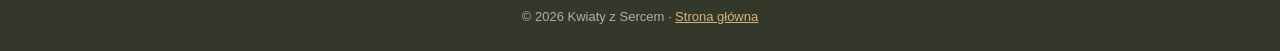
==== commit 5781dd1d: "Formularz: opcjonalne pole e-mail - pole e-mail (opcjonalne, walidacja zgodna ze skryptem Apps Scrip" ====
--- a/polityka-prywatnosci.html
+++ b/polityka-prywatnosci.html
@@ -34,8 +34,8 @@
       Dane do kontaktu znajdziesz w stopce strony.</p>
 
     <h2>2. Jakie dane i w jakim celu</h2>
-    <p>Przez formularz kontaktowy zbieramy imię, numer telefonu oraz treść wiadomości, a także informację
-      o wybranej kompozycji, jeśli zgłoszenie jej dotyczy. Wykorzystujemy je wyłącznie po to, aby się z Tobą skontaktować,
+    <p>Przez formularz kontaktowy zbieramy imię, numer telefonu, treść wiadomości oraz, jeśli go podasz, adres e-mail,
+      a także informację o wybranej kompozycji, jeśli zgłoszenie jej dotyczy. Wykorzystujemy je wyłącznie po to, aby się z Tobą skontaktować,
       odpowiedzieć na zapytanie i zrealizować ewentualne zamówienie.</p>
     <p>Podstawą przetwarzania jest podjęcie działań na Twoje żądanie przed zawarciem umowy oraz nasz prawnie uzasadniony
       interes polegający na obsłudze zapytań. Podanie danych jest dobrowolne, ale niezbędne, abyśmy mogli się z Tobą skontaktować.</p>
--- a/css/styles.css
+++ b/css/styles.css
@@ -17,6 +17,8 @@
   13. CTA końcowe
   14. Stopka
   15. Okno zamówienia i formularz
+  15a. Powiększone zdjęcie kompozycji (okno)
+  15b. Strona polityki prywatności
   16. Responsywność
   17. Preferencje użytkownika
    ========================================================================== */
@@ -36,19 +38,22 @@
   --color-gold-pale: #f0d5ae;
   --color-burgundy: #8c2349;
   --color-text: #302d27;
-  --color-muted: #777166;
+  --color-muted: #6f6a5f;
   --color-footer: #34382a;
   --color-menu: rgba(48, 48, 39, 0.96);
   --color-overlay: rgba(20, 20, 16, 0.62);
+  --color-overlay-strong: rgba(20, 20, 16, 0.78);
+  --color-paper-glass: rgba(255, 253, 249, 0.92);
+  --color-error: #9b2c2c;
+  --color-line: rgba(63, 68, 48, 0.15);
   --color-success: #2e7d4f;
   --color-success-bg: #eef7f1;
   --color-success-text: #1f5a37;
-  --text-shadow-hero: 0 1px 3px rgba(20, 18, 12, 0.5), 0 2px 18px rgba(20, 18, 12, 0.45);
-  --color-line: rgba(63, 68, 48, 0.15);
 
   --shadow-soft: 0 8px 25px rgba(55, 45, 35, 0.05);
   --shadow-card: 0 20px 55px rgba(62, 52, 39, 0.12);
   --shadow-modal: 0 30px 80px rgba(0, 0, 0, 0.25);
+  --text-shadow-hero: 0 1px 3px rgba(20, 18, 12, 0.5), 0 2px 18px rgba(20, 18, 12, 0.45);
 
   --font-serif: Georgia, "Times New Roman", serif;
   --font-sans: Arial, Helvetica, sans-serif;
@@ -60,6 +65,7 @@
   --container-width: 1180px;
   --container-gutter: 40px;
   --transition: 0.2s ease;
+  --catalog-gap: 22px;
 }
 
 /* 2. Reset i style bazowe
@@ -116,12 +122,6 @@
   font-family: var(--font-serif);
   font-weight: 400;
   line-height: 1.08;
-}
-
-h1 {
-  margin: 0 0 25px;
-  font-size: clamp(48px, 6vw, 78px);
-  text-shadow: var(--text-shadow-hero);
 }
 
 h2 {
@@ -200,6 +200,12 @@
   width: 100%;
 }
 
+.btn:disabled {
+  opacity: 0.65;
+  cursor: wait;
+  transform: none;
+}
+
 /* 5. Nagłówek i nawigacja
    ========================================================================== */
 .site-header {
@@ -244,13 +250,11 @@
 }
 
 .nav__links a {
-  opacity: 1;
-  transition: color var(--transition), opacity var(--transition);
+  transition: color var(--transition);
 }
 
 .nav__links a:hover {
   color: var(--color-gold-pale);
-  opacity: 1;
 }
 
 /* Przycisk kontaktu w menu mobilnym (na desktopie jest osobny przycisk CTA obok linków). */
@@ -279,6 +283,14 @@
 /* 6. Hero
    ========================================================================== */
 .hero {
+  --hero-image: url("../assets/images/hero-1600.webp");
+  --hero-overlay: linear-gradient(
+    90deg,
+    rgba(38, 35, 28, 0.7) 0%,
+    rgba(38, 35, 28, 0.55) 35%,
+    rgba(38, 35, 28, 0.28) 58%,
+    rgba(38, 35, 28, 0.05) 80%
+  );
   position: relative;
   display: flex;
   align-items: center;
@@ -289,14 +301,6 @@
     var(--hero-overlay),
     var(--hero-image) center / cover no-repeat;
   color: var(--color-white);
-  --hero-image: url("../assets/images/hero-1600.webp");
-  --hero-overlay: linear-gradient(
-    90deg,
-    rgba(38, 35, 28, 0.7) 0%,
-    rgba(38, 35, 28, 0.55) 35%,
-    rgba(38, 35, 28, 0.28) 58%,
-    rgba(38, 35, 28, 0.05) 80%
-  );
 }
 
 .hero::after {
@@ -312,6 +316,12 @@
   z-index: 2;
   max-width: 610px;
   padding-top: 85px;
+}
+
+.hero__title {
+  margin: 0 0 25px;
+  font-size: clamp(48px, 6vw, 78px);
+  text-shadow: var(--text-shadow-hero);
 }
 
 .hero__eyebrow {
@@ -404,6 +414,12 @@
   text-transform: uppercase;
 }
 
+/* Przycisk pod treścią sekcji (oferta, jak zamówić). */
+.section__cta {
+  margin-top: 44px;
+  text-align: center;
+}
+
 /* 9. Oferta
    ========================================================================== */
 .offers {
@@ -412,11 +428,13 @@
 
 .offers__grid {
   display: grid;
-  grid-template-columns: repeat(3, 1fr);
+  grid-template-columns: repeat(4, 1fr);
   gap: 22px;
 }
 
 .card {
+  display: flex;
+  flex-direction: column;
   overflow: hidden;
   border: 1px solid var(--color-line);
   border-radius: var(--radius-card);
@@ -432,18 +450,23 @@
 
 .card__image {
   width: 100%;
-  height: 320px;
+  height: auto;                          /* atrybut height na <img> ignorowałby aspect-ratio */
+  aspect-ratio: 4 / 3;
   object-fit: cover;
 }
 
+/* Treść karty rozciąga się, więc przyciski w sąsiednich kartach są na jednej linii. */
 .card__body {
+  display: flex;
+  flex: 1;
+  flex-direction: column;
   padding: 24px;
 }
 
 .card__title {
   margin: 0 0 9px;
   color: var(--color-olive);
-  font-size: 28px;
+  font-size: 24px;
 }
 
 .card__text {
@@ -452,13 +475,8 @@
   font-size: 14px;
 }
 
-.offers .card__text:last-child {
-  margin-bottom: 0;
-}
-
-.offers__cta {
-  margin-top: 44px;
-  text-align: center;
+.card__body .btn {
+  margin-top: auto;
 }
 
 .card__link {
@@ -589,16 +607,42 @@
   text-align: center;
 }
 
+/* Komunikat po wyborze kategorii z oferty, w której nie ma jeszcze kompozycji (zastępuje listę). */
+.catalog__notice {
+  margin: 0 auto 28px;
+  padding: 18px 20px;
+  max-width: 640px;
+  border: 1px dashed var(--color-gold);
+  border-radius: var(--radius-card);
+  color: var(--color-text);
+  text-align: center;
+}
+
+.catalog__notice[hidden] {
+  display: none;
+}
+
+.catalog__notice-text {
+  margin: 0 0 14px;
+}
+
+.catalog__notice-actions {
+  display: flex;
+  flex-wrap: wrap;
+  justify-content: center;
+  gap: 12px;
+}
+
 /* Flex zamiast siatki: niepełny rząd (np. 2 karty po filtrowaniu) jest wyśrodkowany. */
 .catalog__grid {
   display: flex;
   flex-wrap: wrap;
   justify-content: center;
-  gap: 22px;
+  gap: var(--catalog-gap);
 }
 
 .catalog__grid > .product {
-  flex: 0 1 calc((100% - 44px) / 3);
+  flex: 0 1 calc((100% - 2 * var(--catalog-gap)) / 3);
   min-width: 0;
 }
 
@@ -643,7 +687,7 @@
   width: 34px;
   height: 34px;
   border-radius: 50%;
-  background: rgba(255, 253, 249, 0.92);
+  background: var(--color-paper-glass);
   color: var(--color-olive);
   font-size: 18px;
   opacity: 0;
@@ -655,7 +699,7 @@
   opacity: 1;
 }
 
-.product__occasion,
+.product__occasions,
 .product__ribbon {
   pointer-events: none;                  /* klik w znaczek otwiera zdjęcie */
 }
@@ -667,13 +711,21 @@
   object-fit: cover;
 }
 
-.product__occasion {
+/* Okazje kompozycji: każda we własnym znaczku, zawijane do kolejnego rzędu. */
+.product__occasions {
   position: absolute;
+  right: 14px;
   bottom: 14px;
   left: 14px;
+  display: flex;
+  flex-wrap: wrap;
+  gap: 6px;
+}
+
+.product__occasion {
   padding: 6px 12px;
   border-radius: var(--radius-pill);
-  background: rgba(255, 253, 249, 0.92);
+  background: var(--color-paper-glass);
   color: var(--color-olive);
   font-size: 11px;
   letter-spacing: 0.12em;
@@ -842,11 +894,6 @@
   font-size: 14px;
 }
 
-.process__cta {
-  margin-top: 44px;
-  text-align: center;
-}
-
 /* 12. Galeria
    ========================================================================== */
 .gallery {
@@ -984,7 +1031,7 @@
 
 .site-footer .footer__copyright p {
   margin: 0;
-  color: rgba(255, 255, 255, 0.45);
+  color: rgba(255, 255, 255, 0.6);
   font-size: 11px;
 }
 
@@ -1088,11 +1135,6 @@
   resize: vertical;
 }
 
-.consent a {
-  color: var(--color-gold-dark);
-  text-decoration: underline;
-}
-
 .field--trap {
   position: absolute;
   left: -9999px;
@@ -1117,16 +1159,15 @@
   accent-color: var(--color-gold);
 }
 
+.consent a {
+  color: var(--color-gold-dark);
+  text-decoration: underline;
+}
+
 .form__error {
   margin: 16px 0 0;
-  color: #9b2c2c;
+  color: var(--color-error);
   font-size: 14px;
-}
-
-.btn:disabled {
-  opacity: 0.65;
-  cursor: wait;
-  transform: none;
 }
 
 .form .btn {
@@ -1184,7 +1225,7 @@
 }
 
 .lightbox::backdrop {
-  background: rgba(20, 20, 16, 0.78);
+  background: var(--color-overlay-strong);
 }
 
 .lightbox__image {
@@ -1216,7 +1257,7 @@
   padding: 0;
   border: 0;
   border-radius: 50%;
-  background: rgba(255, 253, 249, 0.92);
+  background: var(--color-paper-glass);
   color: var(--color-olive);
   font-size: 26px;
   line-height: 1;
@@ -1266,7 +1307,6 @@
   margin: 0 0 8px;
   color: var(--color-olive);
   font-size: clamp(34px, 4.5vw, 48px);
-  text-shadow: none;                     /* globalny cień nagłówka h1 jest przeznaczony dla hero */
 }
 
 .legal__meta {
@@ -1323,18 +1363,12 @@
 }
 
 @media (max-width: 1000px) {
+  .offers__grid {
+    grid-template-columns: repeat(2, 1fr);
+  }
+
   .catalog__grid > .product {
-    flex-basis: calc((100% - 22px) / 2);
-  }
-}
-
-@media (max-width: 640px) {
-  .catalog__grid > .product {
-    flex-basis: 100%;
-  }
-
-  .catalog__range {
-    width: min(280px, 80vw);
+    flex-basis: calc((100% - var(--catalog-gap)) / 2);
   }
 }
 
@@ -1394,7 +1428,6 @@
     border-bottom: 1px solid var(--color-line);
   }
 
-  .offers__grid,
   .story {
     grid-template-columns: 1fr;
   }
@@ -1422,6 +1455,20 @@
   }
 }
 
+@media (max-width: 640px) {
+  .offers__grid {
+    grid-template-columns: 1fr;
+  }
+
+  .catalog__grid > .product {
+    flex-basis: 100%;
+  }
+
+  .catalog__range {
+    width: min(280px, 80vw);
+  }
+}
+
 @media (max-width: 520px) {
   .container {
     width: min(var(--container-width), calc(100% - 28px));
@@ -1444,7 +1491,7 @@
     min-height: 680px;
   }
 
-  h1 {
+  .hero__title {
     font-size: 46px;
   }
 
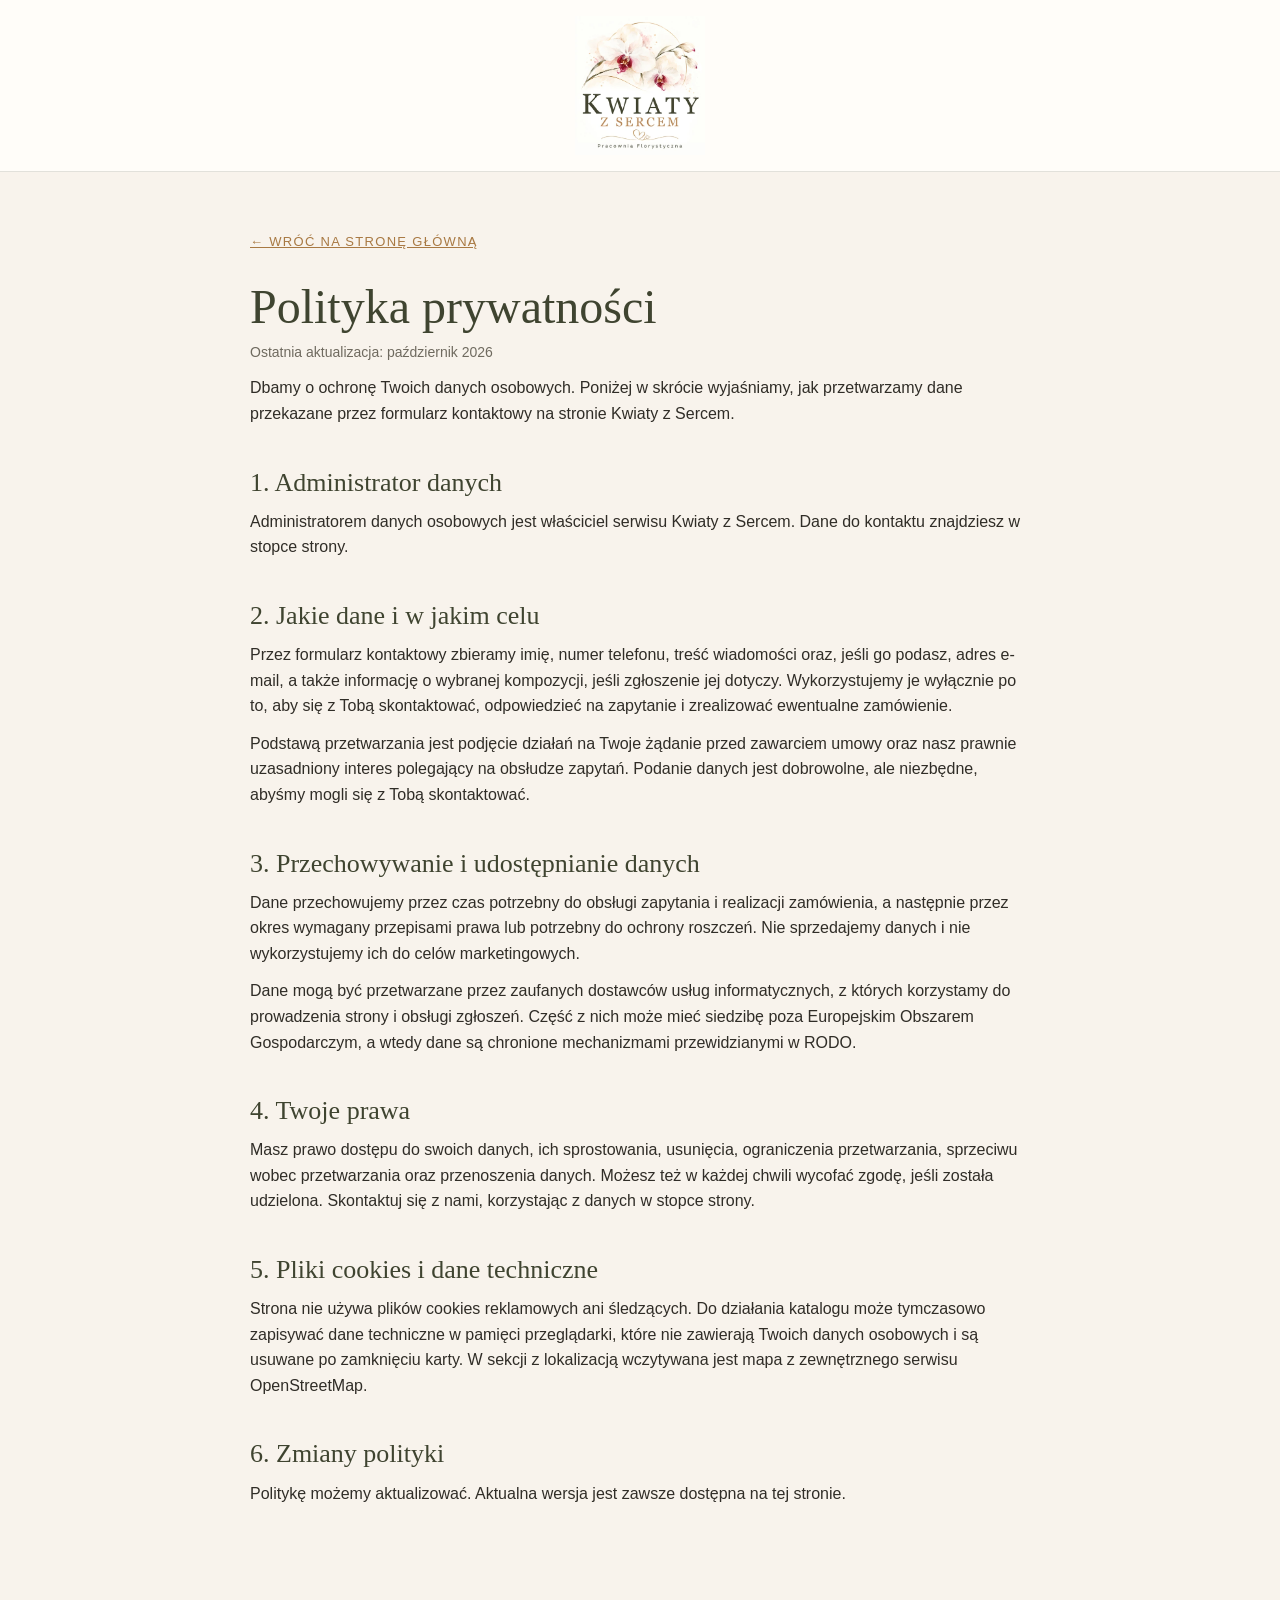
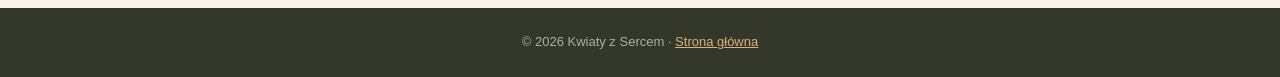
==== commit 46cd243e: "Sekcja „Odbiór zamówień" z mapą, refaktoryzacja CSS - nowa sekcja „Odbiór zamówień" (stoisko nr 5, C" ====
--- a/polityka-prywatnosci.html
+++ b/polityka-prywatnosci.html
@@ -3,6 +3,7 @@
 <head>
   <meta charset="UTF-8">
   <meta name="viewport" content="width=device-width, initial-scale=1.0">
+  <meta http-equiv="Content-Security-Policy" content="default-src 'self'; script-src 'self'; style-src 'self'; img-src 'self' https:; connect-src https://script.google.com https://script.googleusercontent.com; base-uri 'self'; form-action 'none'; object-src 'none'">
   <title>Polityka prywatności | Kwiaty z Sercem</title>
   <meta name="description" content="Polityka prywatności serwisu Kwiaty z Sercem: jak przetwarzamy dane z formularza kontaktowego.">
   <meta name="theme-color" content="#f8f3ec">
@@ -55,7 +56,8 @@
 
     <h2>5. Pliki cookies i dane techniczne</h2>
     <p>Strona nie używa plików cookies reklamowych ani śledzących. Do działania katalogu może tymczasowo zapisywać
-      dane techniczne w pamięci przeglądarki, które nie zawierają Twoich danych osobowych i są usuwane po zamknięciu karty.</p>
+      dane techniczne w pamięci przeglądarki, które nie zawierają Twoich danych osobowych i są usuwane po zamknięciu karty.
+      W sekcji z lokalizacją wczytywana jest mapa z zewnętrznego serwisu OpenStreetMap.</p>
 
     <h2>6. Zmiany polityki</h2>
     <p>Politykę możemy aktualizować. Aktualna wersja jest zawsze dostępna na tej stronie.</p>
--- a/css/styles.css
+++ b/css/styles.css
@@ -13,6 +13,7 @@
    9a. Katalog (gotowe kompozycje z arkusza)
   10. O nas
   11. Jak zamówić
+  11a. Odbiór zamówień (mapa)
   12. Galeria
   13. CTA końcowe
   14. Stopka
@@ -414,6 +415,15 @@
   text-transform: uppercase;
 }
 
+/* Złota linia pod nagłówkiem sekcji (O nas, odbiór zamówień). */
+.divider {
+  width: 90px;
+  height: 1px;
+  margin: 20px 0;
+  border: 0;
+  background: var(--color-gold);
+}
+
 /* Przycisk pod treścią sekcji (oferta, jak zamówić). */
 .section__cta {
   margin-top: 44px;
@@ -455,8 +465,9 @@
   object-fit: cover;
 }
 
-/* Treść karty rozciąga się, więc przyciski w sąsiednich kartach są na jednej linii. */
-.card__body {
+/* Treść karty rozciąga się, więc przyciski w sąsiednich kartach są na jednej linii (oferta i katalog). */
+.card__body,
+.product__body {
   display: flex;
   flex: 1;
   flex-direction: column;
@@ -707,7 +718,7 @@
 .product__image {
   width: 100%;
   height: auto;
-  aspect-ratio: 4 / 3;
+  aspect-ratio: 1 / 1;
   object-fit: cover;
 }
 
@@ -747,13 +758,6 @@
   text-transform: uppercase;
 }
 
-.product__body {
-  display: flex;
-  flex: 1;
-  flex-direction: column;
-  padding: 24px;
-}
-
 .product__title {
   margin: 0 0 9px;
   color: var(--color-olive);
@@ -798,7 +802,7 @@
 }
 
 .product--skeleton {
-  min-height: 430px;
+  aspect-ratio: 1 / 1.4;                 /* zdjęcie 1:1 + treść karty, żeby po załadowaniu układ nie skakał */
   border: 0;
   background: linear-gradient(90deg, #f3ece2 25%, #fbf7f1 50%, #f3ece2 75%);
   background-size: 200% 100%;
@@ -842,14 +846,6 @@
   max-width: 500px;
   margin: 0 0 1em;
   color: var(--color-muted);
-}
-
-.story__divider {
-  width: 90px;
-  height: 1px;
-  margin: 20px 0;
-  border: 0;
-  background: var(--color-gold);
 }
 
 /* 11. Jak zamówić
@@ -892,6 +888,56 @@
   margin: 0;
   color: var(--color-muted);
   font-size: 14px;
+}
+
+/* 11a. Odbiór zamówień (mapa)
+   ========================================================================== */
+.pickup {
+  background: var(--color-cream);
+}
+
+.pickup__layout {
+  display: grid;
+  grid-template-columns: 0.9fr 1.1fr;
+  gap: 56px;
+  align-items: center;
+}
+
+.pickup__stand {
+  margin: 0 0 14px;
+  color: var(--color-olive);
+  font-size: 26px;
+}
+
+.pickup__text {
+  max-width: 480px;
+  margin: 0 0 22px;
+  color: var(--color-muted);
+}
+
+.pickup__stop {
+  margin: 0;
+  color: var(--color-text);
+}
+
+.pickup__label {                       /* wygląd z .section-kicker, tu tylko układ */
+  display: block;
+  margin-bottom: 4px;
+}
+
+.pickup__map {
+  overflow: hidden;
+  border: 1px solid var(--color-line);
+  border-radius: var(--radius-card);
+  background: var(--color-cream-dark);
+  box-shadow: var(--shadow-card);
+}
+
+.pickup__map iframe {
+  display: block;
+  width: 100%;
+  height: 440px;
+  border: 0;
 }
 
 /* 12. Galeria
@@ -1428,8 +1474,13 @@
     border-bottom: 1px solid var(--color-line);
   }
 
-  .story {
+  .story,
+  .pickup__layout {
     grid-template-columns: 1fr;
+  }
+
+  .pickup__layout {
+    gap: 36px;
   }
 
   .story__image {
@@ -1470,6 +1521,10 @@
 }
 
 @media (max-width: 520px) {
+  .pickup__map iframe {
+    height: 320px;
+  }
+
   .container {
     width: min(var(--container-width), calc(100% - 28px));
   }
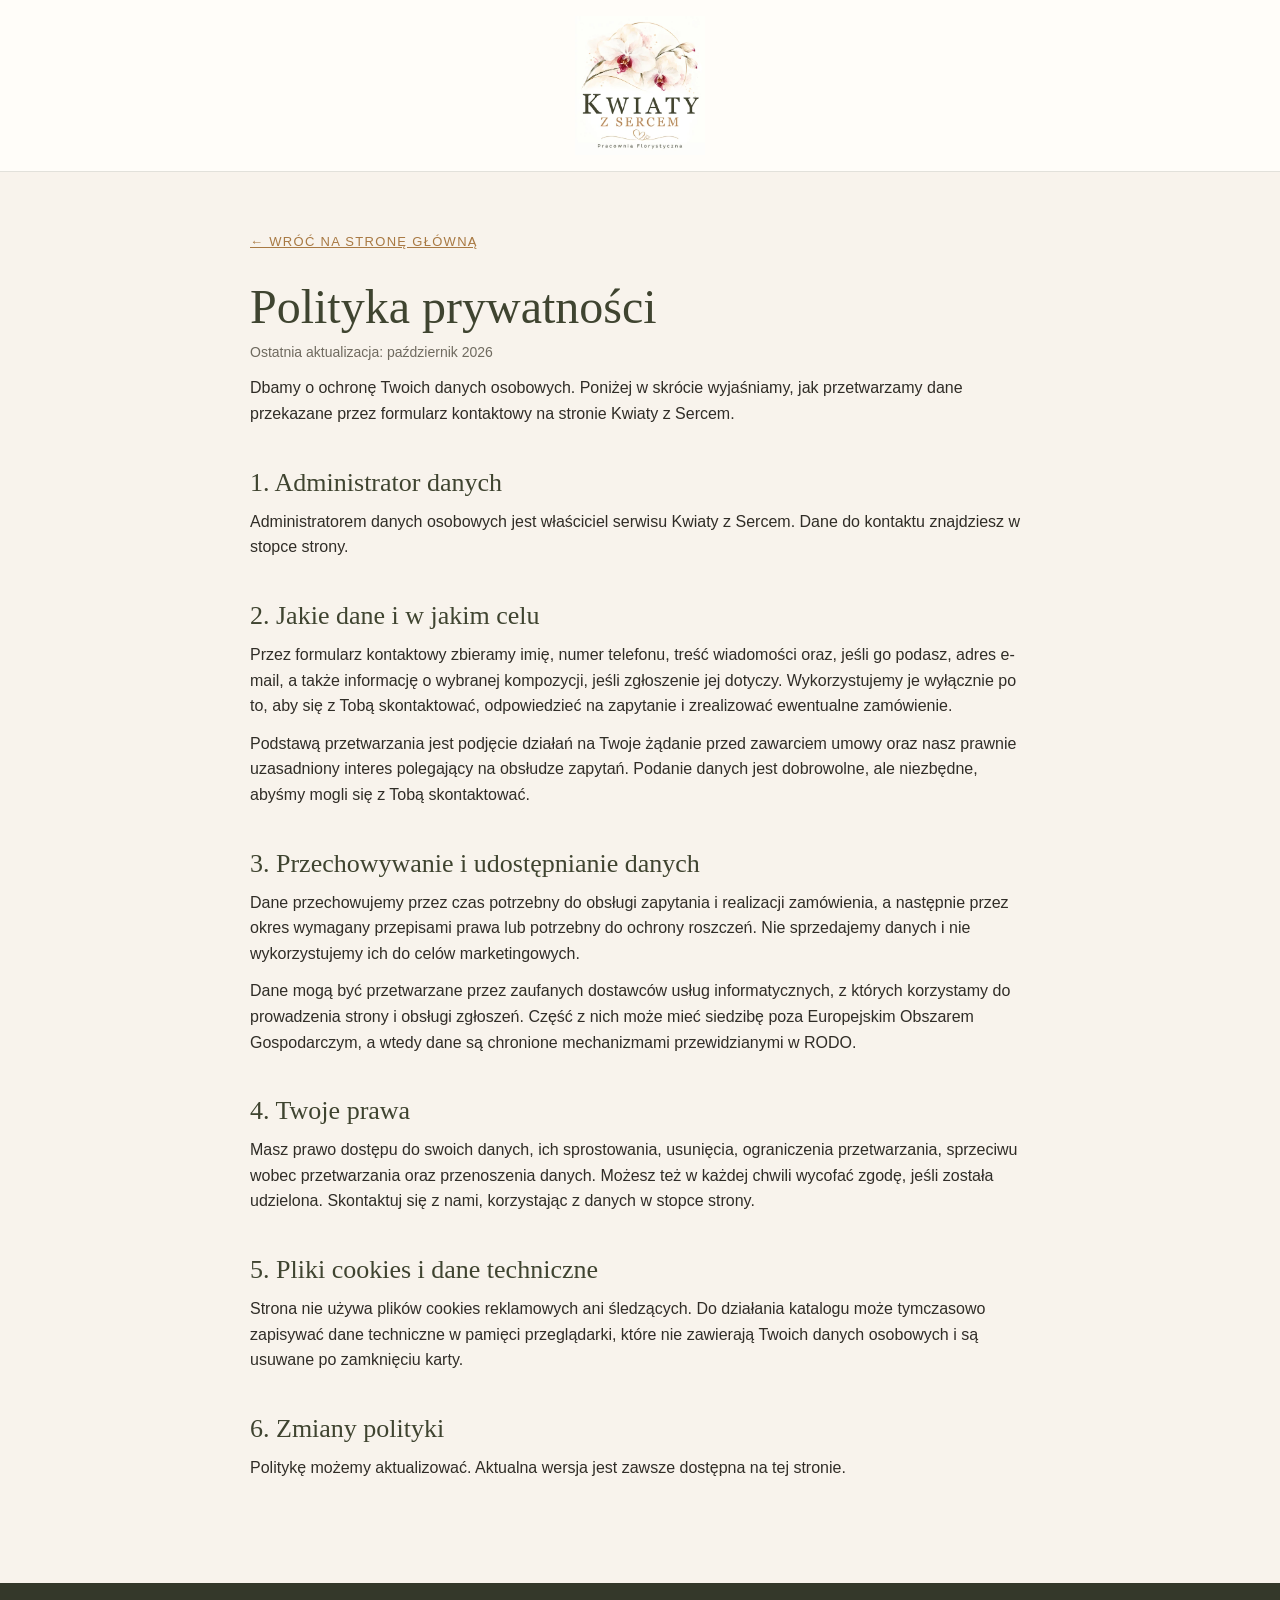
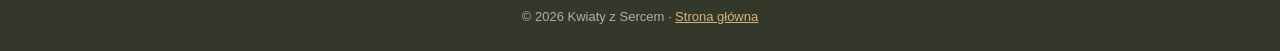
==== commit 8653baa2: "Mapa odbioru jako statyczny obraz zamiast Leaflet (blokada kafelków OSM) - kafelki z serwerów OpenSt" ====
--- a/polityka-prywatnosci.html
+++ b/polityka-prywatnosci.html
@@ -56,8 +56,7 @@
 
     <h2>5. Pliki cookies i dane techniczne</h2>
     <p>Strona nie używa plików cookies reklamowych ani śledzących. Do działania katalogu może tymczasowo zapisywać
-      dane techniczne w pamięci przeglądarki, które nie zawierają Twoich danych osobowych i są usuwane po zamknięciu karty.
-      W sekcji z lokalizacją wczytywana jest mapa z zewnętrznego serwisu OpenStreetMap.</p>
+      dane techniczne w pamięci przeglądarki, które nie zawierają Twoich danych osobowych i są usuwane po zamknięciu karty.</p>
 
     <h2>6. Zmiany polityki</h2>
     <p>Politykę możemy aktualizować. Aktualna wersja jest zawsze dostępna na tej stronie.</p>
--- a/css/styles.css
+++ b/css/styles.css
@@ -436,10 +436,19 @@
   background: var(--color-paper);
 }
 
-.offers__grid {
+.offers__showcase {
   display: grid;
-  grid-template-columns: repeat(4, 1fr);
-  gap: 22px;
+  grid-template-columns: repeat(3, 1fr);
+  gap: var(--catalog-gap);
+}
+
+.offers__showcase img {
+  width: 100%;
+  height: auto;                          /* atrybut height na <img> ignorowałby aspect-ratio */
+  aspect-ratio: 1 / 1;
+  object-fit: cover;
+  border-radius: var(--radius-card);
+  box-shadow: var(--shadow-soft);
 }
 
 .card {
@@ -458,36 +467,12 @@
   transform: translateY(-5px);
 }
 
-.card__image {
-  width: 100%;
-  height: auto;                          /* atrybut height na <img> ignorowałby aspect-ratio */
-  aspect-ratio: 4 / 3;
-  object-fit: cover;
-}
-
-/* Treść karty rozciąga się, więc przyciski w sąsiednich kartach są na jednej linii (oferta i katalog). */
-.card__body,
+/* Treść karty katalogu rozciąga się, więc przyciski w sąsiednich kartach są na jednej linii. */
 .product__body {
   display: flex;
   flex: 1;
   flex-direction: column;
   padding: 24px;
-}
-
-.card__title {
-  margin: 0 0 9px;
-  color: var(--color-olive);
-  font-size: 24px;
-}
-
-.card__text {
-  margin: 0 0 18px;
-  color: var(--color-muted);
-  font-size: 14px;
-}
-
-.card__body .btn {
-  margin-top: auto;
 }
 
 .card__link {
@@ -710,7 +695,7 @@
   opacity: 1;
 }
 
-.product__occasions,
+.product__tags,
 .product__ribbon {
   pointer-events: none;                  /* klik w znaczek otwiera zdjęcie */
 }
@@ -722,8 +707,8 @@
   object-fit: cover;
 }
 
-/* Okazje kompozycji: każda we własnym znaczku, zawijane do kolejnego rzędu. */
-.product__occasions {
+/* Znaczki na zdjęciu karty (numer kompozycji, ewentualnie okazje): każdy osobno, zawijane do kolejnego rzędu. */
+.product__tags {
   position: absolute;
   right: 14px;
   bottom: 14px;
@@ -733,7 +718,7 @@
   gap: 6px;
 }
 
-.product__occasion {
+.product__tag {
   padding: 6px 12px;
   border-radius: var(--radius-pill);
   background: var(--color-paper-glass);
@@ -925,7 +910,12 @@
   margin-bottom: 4px;
 }
 
+/* Mapa odbioru: statyczny obraz z kafelków OpenStreetMap (assets/images/mapa-odbior.webp, zdjęcie z 2026-10-26)
+   z własną pinezką; całość jest linkiem do większej mapy na openstreetmap.org. Nie pobieramy kafelków
+   w trakcie działania strony (serwery OSM potrafią zablokować dostęp niektórym klientom). */
 .pickup__map {
+  position: relative;
+  height: 440px;
   overflow: hidden;
   border: 1px solid var(--color-line);
   border-radius: var(--radius-card);
@@ -933,11 +923,80 @@
   box-shadow: var(--shadow-card);
 }
 
-.pickup__map iframe {
+.pickup__map-link {
+  position: absolute;
+  inset: 0;
+}
+
+/* Obraz jest większy od ramki i przycinany równo ze wszystkich stron: jego środek (punkt stoiska) leży w środku ramki. */
+.pickup__map-image {
+  position: absolute;
+  top: 50%;
+  left: 50%;
   display: block;
-  width: 100%;
-  height: 440px;
-  border: 0;
+  width: 750px;                          /* połowa pikseli pliku (gęstość 2×) */
+  max-width: none;
+  height: 550px;
+  margin: -275px 0 0 -375px;
+  filter: sepia(0.18) saturate(0.9);     /* lekko ocieplona mapa pasuje do kremowej palety strony */
+}
+
+/* Pinezka w kolorze marki (bordo z ikony i logo); czubek dokładnie w środku mapy. */
+.pickup__pin {
+  position: absolute;
+  top: 50%;
+  left: 50%;
+  margin: -46px 0 0 -18px;
+  pointer-events: none;
+}
+
+.map-pin__svg {
+  display: block;
+  width: 36px;
+  height: 46px;
+  filter: drop-shadow(0 3px 4px rgba(20, 18, 12, 0.35));
+}
+
+.map-pin__shape {
+  fill: var(--color-burgundy);
+  stroke: var(--color-white);
+  stroke-width: 2;
+}
+
+.map-pin__dot {
+  fill: var(--color-white);
+}
+
+.pickup__map-hint,
+.pickup__map-credit {
+  position: absolute;
+  bottom: 12px;
+  padding: 6px 12px;
+  border-radius: var(--radius-pill);
+  background: var(--color-paper-glass);
+  color: var(--color-olive);
+  font-size: 11px;
+  letter-spacing: 0.12em;
+  text-transform: uppercase;
+}
+
+.pickup__map-hint {
+  left: 12px;
+}
+
+.pickup__map-link:hover .pickup__map-hint,
+.pickup__map-link:focus-visible .pickup__map-hint {
+  background: var(--color-white);
+  color: var(--color-gold-dark);
+}
+
+/* Podpis wymagany licencją OpenStreetMap: zawsze widoczny, osobny link (nie wewnątrz linku mapy). */
+.pickup__map-credit {
+  right: 12px;
+  padding: 4px 9px;
+  font-size: 10px;
+  letter-spacing: 0.05em;
+  text-transform: none;
 }
 
 /* 12. Galeria
@@ -1409,10 +1468,6 @@
 }
 
 @media (max-width: 1000px) {
-  .offers__grid {
-    grid-template-columns: repeat(2, 1fr);
-  }
-
   .catalog__grid > .product {
     flex-basis: calc((100% - var(--catalog-gap)) / 2);
   }
@@ -1507,8 +1562,12 @@
 }
 
 @media (max-width: 640px) {
-  .offers__grid {
-    grid-template-columns: 1fr;
+  .offers__showcase {
+    gap: 10px;
+  }
+
+  .offers__showcase img {
+    border-radius: 12px;
   }
 
   .catalog__grid > .product {
@@ -1521,8 +1580,12 @@
 }
 
 @media (max-width: 520px) {
-  .pickup__map iframe {
+  .pickup__map {
     height: 320px;
+  }
+
+  .pickup__map-hint {
+    bottom: 44px;                        /* nad podpisem OSM, żeby plakietki nie nachodziły na siebie na wąskich ekranach */
   }
 
   .container {
